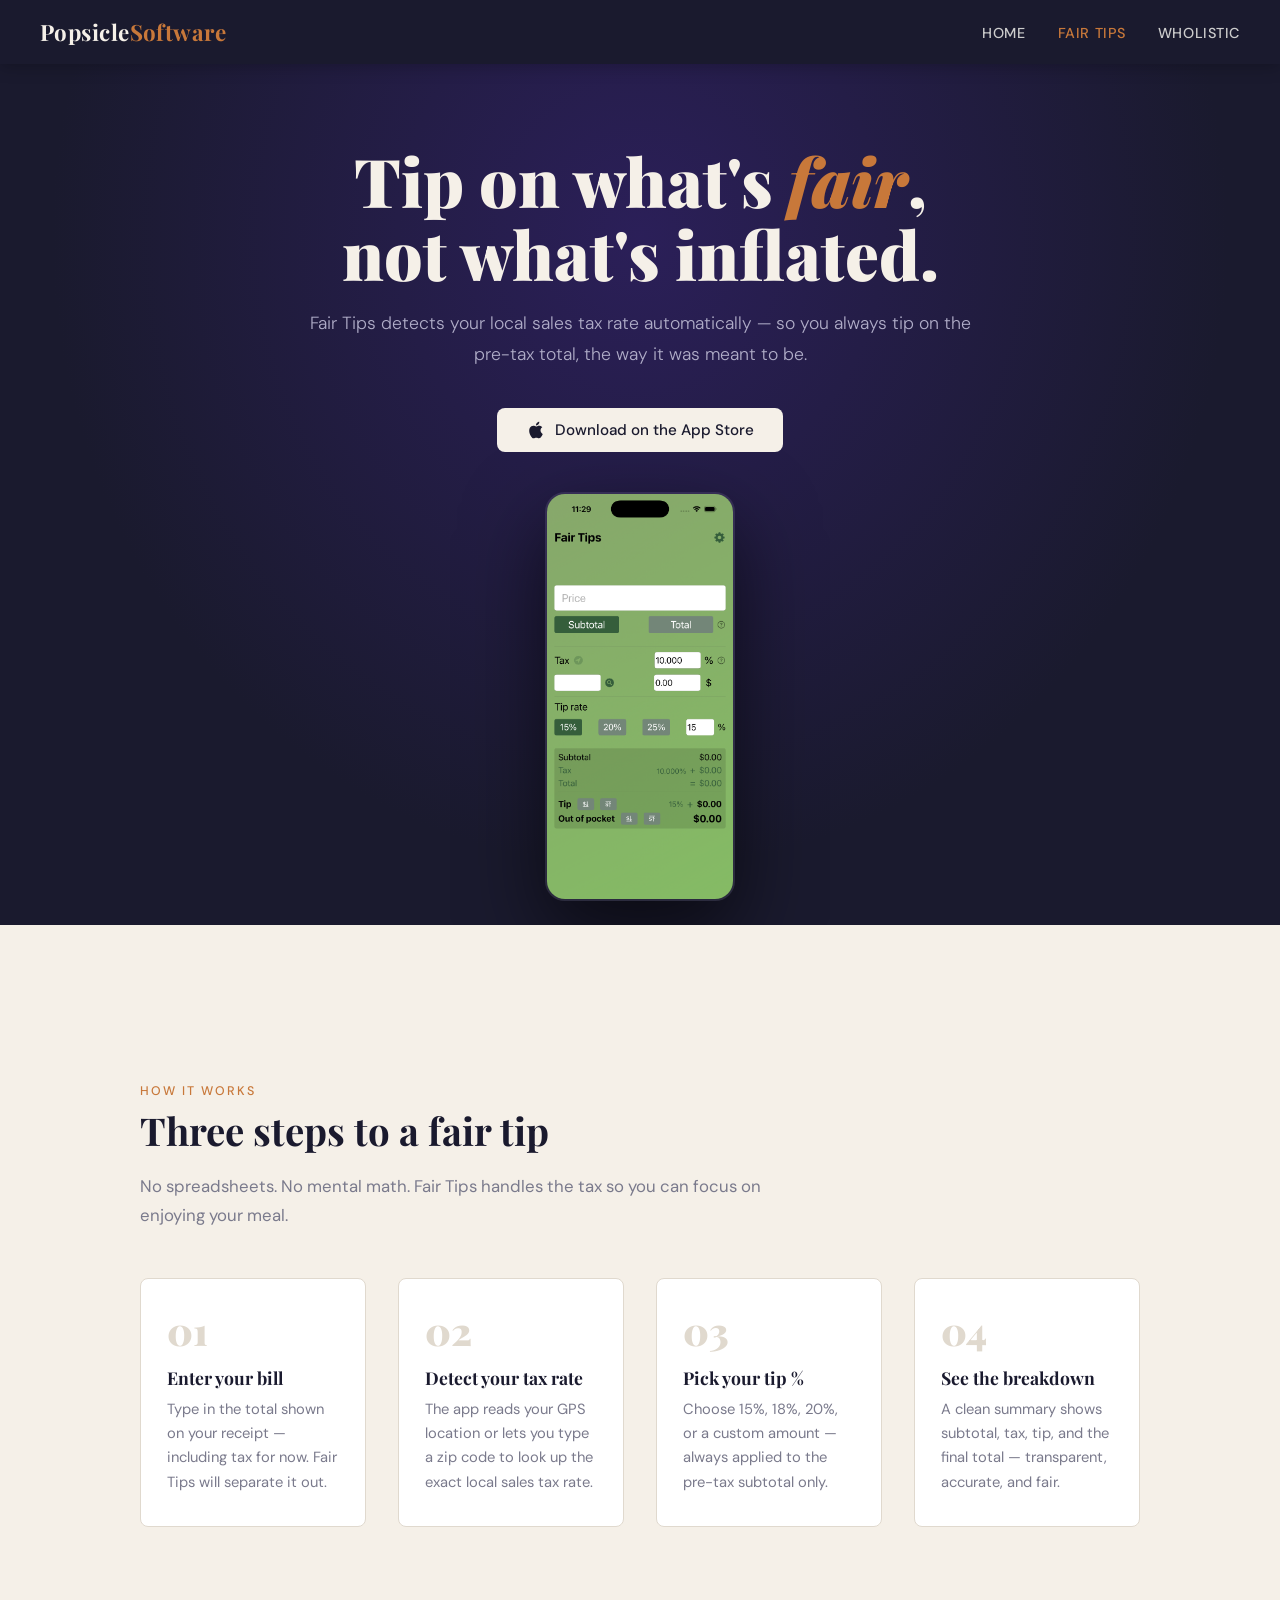
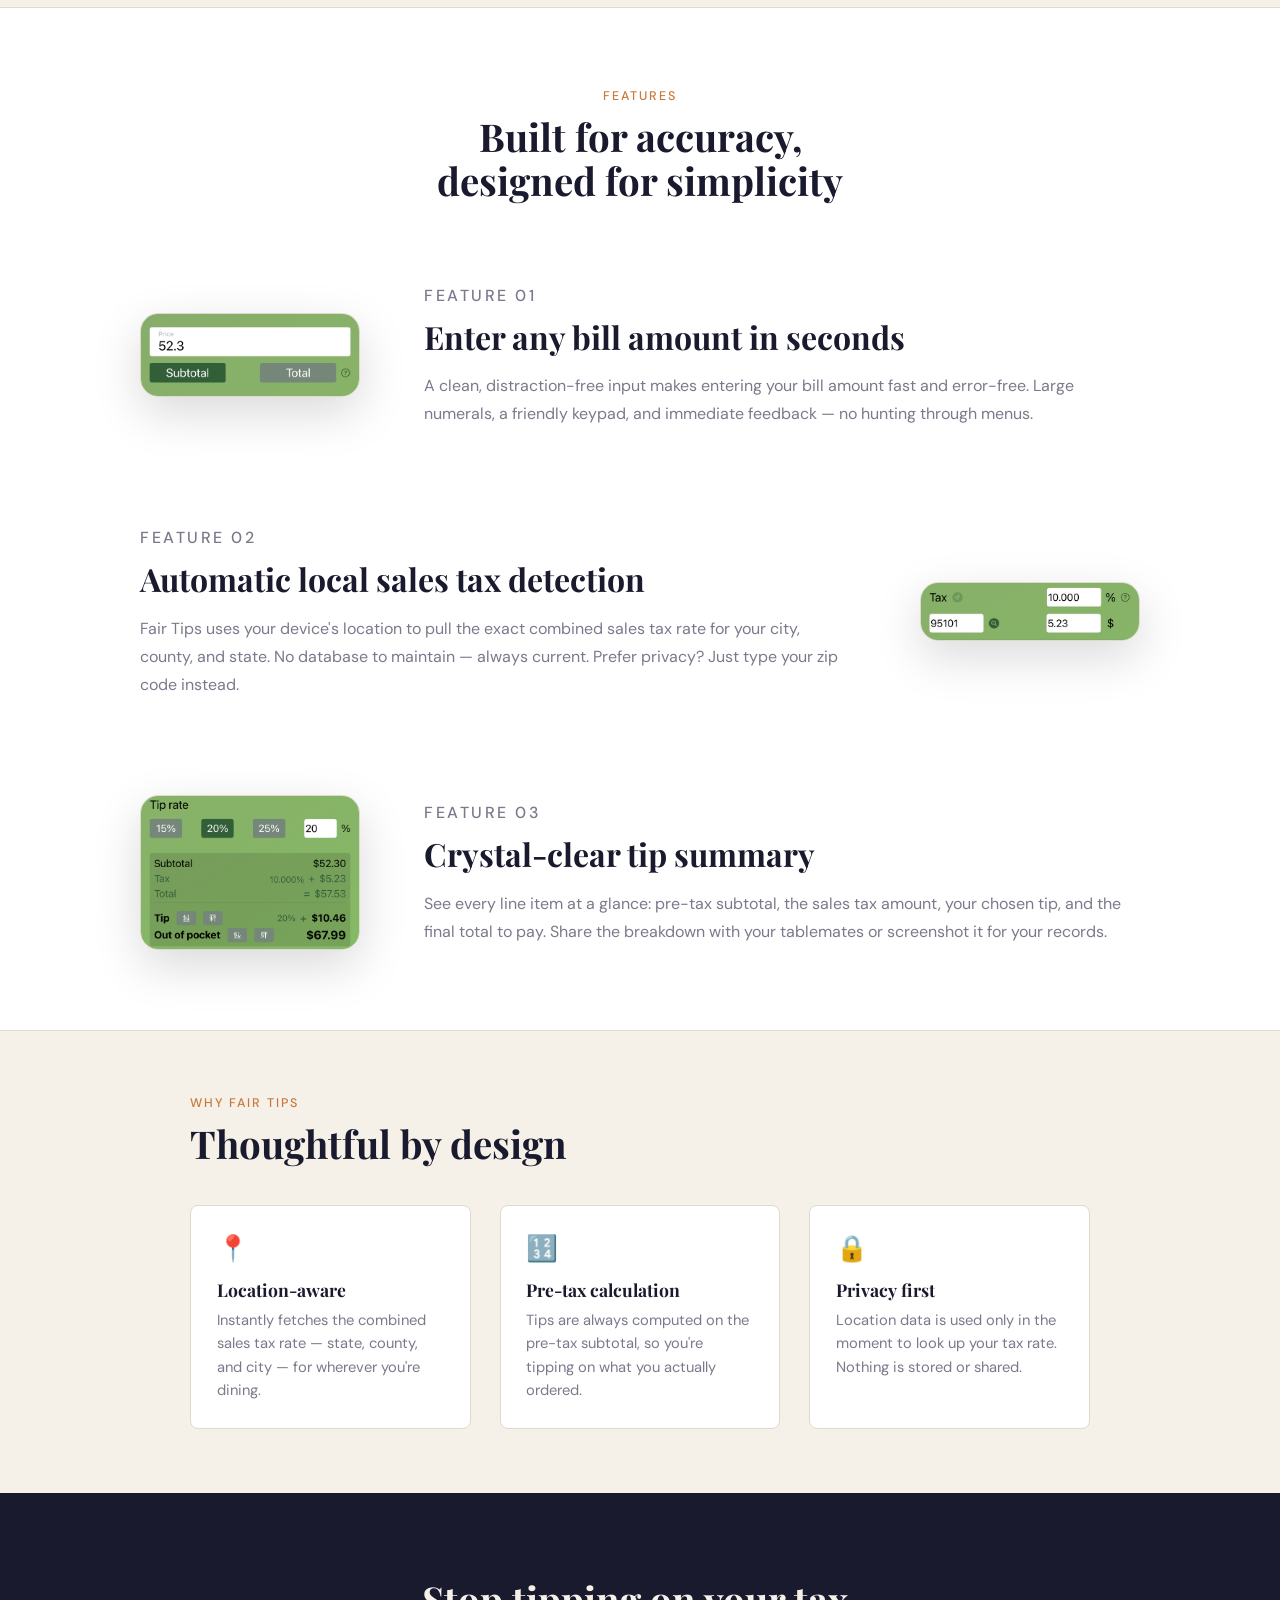
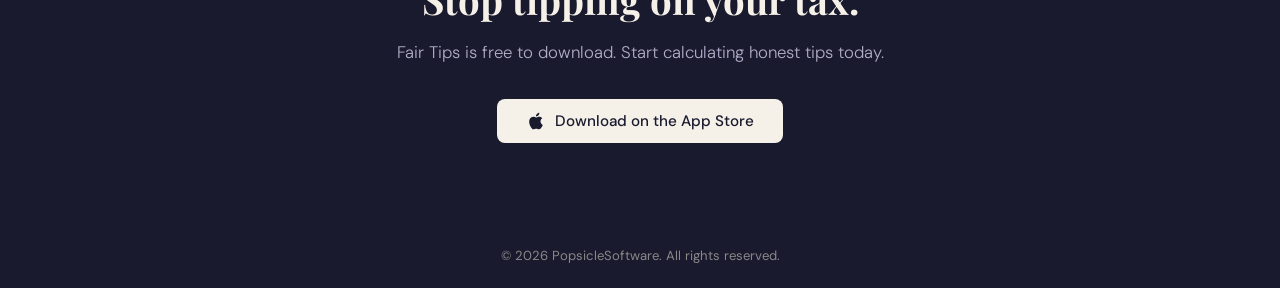
==== fair_tips.html @ cf9bafd3 "Add terms-of-use page" ====
<!DOCTYPE html>
<html lang="en">
<head>
  <meta charset="UTF-8" />
  <meta name="viewport" content="width=device-width, initial-scale=1.0" />
  <title>Fair Tips — PopsicleSoftware</title>
  <meta name="description" content="Fair Tips: automatically detect your sales tax rate by location and calculate tips on the pre-tax bill. Available on the App Store." />
  <link rel="stylesheet" href="css/style.css" />
  <style>
    /* ── FAIR TIPS PAGE-SPECIFIC STYLES ── */

    /* Hero enhancement */
    .ft-hero {
      background: var(--ink);
      padding: 5rem 2rem 0;
      text-align: center;
      position: relative;
      overflow: hidden;
    }

    .ft-hero::before {
      content: '';
      position: absolute;
      inset: 0;
      background: radial-gradient(ellipse at 50% 20%, #2e2060 0%, var(--ink) 65%);
      opacity: .85;
    }

    .ft-hero-inner {
      position: relative;
      z-index: 1;
      max-width: 700px;
      margin: 0 auto;
    }

    .ft-hero-eyebrow {
      font-size: .78rem;
      font-weight: 500;
      letter-spacing: .18em;
      text-transform: uppercase;
      color: var(--accent);
      margin-bottom: 1rem;
    }

    .ft-hero h1 {
      font-family: 'Playfair Display', serif;
      font-size: clamp(2.6rem, 6vw, 4.2rem);
      font-weight: 900;
      color: var(--cream);
      line-height: 1.08;
      margin-bottom: 1.2rem;
    }

    .ft-hero h1 em {
      font-style: italic;
      color: var(--accent);
    }

    .ft-hero-sub {
      color: #b0adc8;
      font-size: 1.1rem;
      line-height: 1.75;
      margin-bottom: 2.4rem;
      font-weight: 300;
    }

    .ft-hero-ctas {
      display: flex;
      gap: 1rem;
      justify-content: center;
      flex-wrap: wrap;
      margin-bottom: 4rem;
    }

    /* App Store badge style */
    .btn-appstore {
      display: inline-flex;
      align-items: center;
      gap: .6rem;
      padding: .75rem 1.8rem;
      background: var(--cream);
      color: var(--ink);
      font-family: 'DM Sans', sans-serif;
      font-weight: 500;
      font-size: .95rem;
      text-decoration: none;
      border-radius: 8px;
      transition: background .2s, transform .15s;
    }

    .btn-appstore:hover { background: #e8e1d4; transform: translateY(-2px); }

    .btn-appstore svg {
      width: 20px;
      height: 20px;
      flex-shrink: 0;
    }

    /* Hero screenshots row */
    .ft-hero-screens {
      position: relative;
      display: flex;
      justify-content: center;
      align-items: flex-end;
      gap: 1.2rem;
      padding: 0 1rem;
    }

    .ft-phone {
      width: 160px;
      flex-shrink: 0;
      border-radius: 20px;
      overflow: hidden;
      box-shadow: 0 24px 60px rgba(0,0,0,.5);
      border: 2px solid rgba(255,255,255,.08);
      transition: transform .3s;
    }

    .ft-phone:hover { transform: translateY(-8px); }

    .ft-phone.center {
      width: 190px;
      transform: translateY(-24px);
      box-shadow: 0 32px 80px rgba(0,0,0,.6);
    }

    .ft-phone.center:hover { transform: translateY(-32px); }

    .ft-phone img {
      width: 100%;
      display: block;
    }

    /* Gradient fade at bottom of hero */
    .ft-hero-fade {
      height: 80px;
      background: linear-gradient(to bottom, transparent, var(--cream));
      margin-top: -2px;
    }

    /* ── HOW IT WORKS ── */
    .ft-how {
      padding: 5rem 2rem;
      background: var(--cream);
    }

    .ft-how-inner {
      max-width: 1000px;
      margin: 0 auto;
    }

    .ft-steps {
      display: grid;
      grid-template-columns: repeat(auto-fit, minmax(200px, 1fr));
      gap: 2rem;
      margin-top: 3rem;
      counter-reset: steps;
    }

    .ft-step {
      position: relative;
      padding: 2rem 1.6rem;
      background: var(--card-bg);
      border: 1px solid var(--border);
      border-radius: 8px;
      counter-increment: steps;
    }

    .ft-step::before {
      content: counter(steps, decimal-leading-zero);
      display: block;
      font-family: 'Playfair Display', serif;
      font-size: 2.4rem;
      font-weight: 900;
      color: var(--border);
      line-height: 1;
      margin-bottom: 1rem;
    }

    .ft-step h4 {
      font-family: 'Playfair Display', serif;
      font-size: 1.1rem;
      color: var(--ink);
      margin-bottom: .5rem;
    }

    .ft-step p {
      font-size: .92rem;
      color: var(--muted);
      line-height: 1.65;
    }

    /* ── FEATURE SHOWCASE (alternating) ── */
    .ft-showcase {
      padding: 5rem 2rem;
    }

    .ft-showcase-inner { max-width: 1000px; margin: 0 auto; }

    .ft-showcase-row {
      display: flex;
      align-items: center;
      gap: 4rem;
      margin-bottom: 6rem;
    }

    .ft-showcase-row:last-child { margin-bottom: 0; }

    .ft-showcase-row.reverse { flex-direction: row-reverse; }

    .ft-showcase-text { flex: 1; min-width: 240px; }

    .ft-showcase-text .section-label { margin-bottom: .5rem; }

    .ft-showcase-text h3 {
      font-family: 'Playfair Display', serif;
      font-size: clamp(1.5rem, 2.5vw, 2rem);
      font-weight: 700;
      color: var(--ink);
      margin-bottom: 1rem;
      line-height: 1.2;
    }

    .ft-showcase-text p {
      color: var(--muted);
      font-size: 1rem;
      line-height: 1.75;
    }

    .ft-showcase-img {
      flex-shrink: 0;
      width: 220px;
    }

    .ft-showcase-img img {
      width: 100%;
      border-radius: 18px;
      box-shadow: 0 16px 48px rgba(0,0,0,.15);
      border: 1px solid var(--border);
      display: block;
    }

    /* ── DARK STRIP CTA ── */
    .ft-cta-strip {
      background: var(--ink);
      padding: 5rem 2rem;
      text-align: center;
    }

    .ft-cta-strip h2 {
      font-family: 'Playfair Display', serif;
      font-size: clamp(1.8rem, 3vw, 2.8rem);
      color: var(--cream);
      margin-bottom: 1rem;
    }

    .ft-cta-strip p {
      color: #b0adc8;
      font-size: 1.05rem;
      margin-bottom: 2.2rem;
      font-weight: 300;
    }

    /* ── RESPONSIVE ── */
    @media (max-width: 768px) {
      .ft-showcase-row,
      .ft-showcase-row.reverse {
        flex-direction: column;
        gap: 2rem;
        margin-bottom: 4rem;
      }

      .ft-showcase-img { width: 180px; margin: 0 auto; }

      .ft-phone { width: 120px; }
      .ft-phone.center { width: 145px; }

      .ft-hero-ctas { flex-direction: column; align-items: center; }
    }

    @media (max-width: 480px) {
      .ft-phone { display: none; }
      .ft-phone.center { display: block; width: 200px; transform: none; }
    }
  </style>
</head>
<body>

  <nav>
    <a class="nav-logo" href="index.html">Popsicle<span>Software</span></a>
    <ul class="nav-links">
      <li><a href="index.html">Home</a></li>
      <li><a href="fair_tips.html" class="active">Fair Tips</a></li>
      <li><a href="wholistic.html">Wholistic</a></li>
    </ul>
  </nav>

  <main>

    <!-- ── HERO ── -->
    <section class="ft-hero">
      <div class="ft-hero-inner">
        <h1 class="fade-up">Tip on what's <em>fair</em>,<br/>not what's inflated.</h1>
        <p class="ft-hero-sub fade-up fade-up-d2">
          Fair Tips detects your local sales tax rate automatically — so you
          always tip on the pre-tax total, the way it was meant to be.
        </p>
        <div class="ft-hero-ctas fade-up fade-up-d3">
          <a class="btn-appstore" href="https://apps.apple.com/us/app/fair-tips/id6502357717">
            <svg viewBox="0 0 24 24" fill="currentColor" aria-hidden="true">
              <path d="M18.71 19.5c-.83 1.24-1.71 2.45-3.05 2.47-1.34.03-1.77-.79-3.29-.79-1.53 0-2 .77-3.27.82-1.31.05-2.3-1.32-3.14-2.53C4.25 17 2.94 12.45 4.7 9.39c.87-1.52 2.43-2.48 4.12-2.51 1.28-.02 2.5.87 3.29.87.78 0 2.26-1.07 3.8-.91.65.03 2.47.26 3.64 1.98-.09.06-2.17 1.28-2.15 3.81.03 3.02 2.65 4.03 2.68 4.04-.03.07-.42 1.44-1.38 2.83M13 3.5c.73-.83 1.94-1.46 2.94-1.5.13 1.17-.34 2.35-1.04 3.19-.69.85-1.83 1.51-2.95 1.42-.15-1.15.41-2.35 1.05-3.11z"/>
            </svg>
            Download on the App Store
          </a>
        </div>
      </div>

      <!-- Screenshots row -->
      <div class="ft-hero-screens fade-up fade-up-d3">
        <div class="ft-phone center">
          <img src="assets/fair_tips/screenshot-full.png" alt="Fair Tips full app view" />
        </div>
      </div>
    </section>

    <!-- Gradient fade from hero into content -->
    <div class="ft-hero-fade"></div>

    <!-- ── HOW IT WORKS ── -->
    <section class="ft-how">
      <div class="ft-how-inner">
        <p class="section-label">How It Works</p>
        <h2 class="section-title">Three steps to a fair tip</h2>
        <p class="section-body">
          No spreadsheets. No mental math. Fair Tips handles the tax so you can
          focus on enjoying your meal.
        </p>

        <div class="ft-steps">
          <div class="ft-step">
            <h4>Enter your bill</h4>
            <p>Type in the total shown on your receipt — including tax for now. Fair Tips will separate it out.</p>
          </div>
          <div class="ft-step">
            <h4>Detect your tax rate</h4>
            <p>The app reads your GPS location or lets you type a zip code to look up the exact local sales tax rate.</p>
          </div>
          <div class="ft-step">
            <h4>Pick your tip %</h4>
            <p>Choose 15%, 18%, 20%, or a custom amount — always applied to the pre-tax subtotal only.</p>
          </div>
          <div class="ft-step">
            <h4>See the breakdown</h4>
            <p>A clean summary shows subtotal, tax, tip, and the final total — transparent, accurate, and fair.</p>
          </div>
        </div>
      </div>
    </section>

    <!-- ── FEATURE SHOWCASE ── -->
    <section class="ft-showcase" style="background: var(--card-bg); border-top: 1px solid var(--border); border-bottom: 1px solid var(--border);">
      <div class="ft-showcase-inner">

        <div style="text-align:center; max-width:600px; margin: 0 auto 5rem;">
          <p class="section-label">Features</p>
          <h2 class="section-title">Built for accuracy,<br/>designed for simplicity</h2>
        </div>

        <!-- Feature 1 -->
        <div class="ft-showcase-row">
          <div class="ft-showcase-img">
            <img src="assets/fair_tips/screenshot-price-input.png" alt="Entering the bill amount" />
          </div>
          <div class="ft-showcase-text">
            <p class="section-label">Feature 01</p>
            <h3>Enter any bill amount in seconds</h3>
            <p>
              A clean, distraction-free input makes entering your bill amount fast and
              error-free. Large numerals, a friendly keypad, and immediate feedback —
              no hunting through menus.
            </p>
          </div>
        </div>

        <!-- Feature 2 -->
        <div class="ft-showcase-row reverse">
          <div class="ft-showcase-img">
            <img src="assets/fair_tips/screenshot-tax.png" alt="Automatic tax rate detection" />
          </div>
          <div class="ft-showcase-text">
            <p class="section-label">Feature 02</p>
            <h3>Automatic local sales tax detection</h3>
            <p>
              Fair Tips uses your device's location to pull the exact combined sales tax
              rate for your city, county, and state. No database to maintain — always
              current. Prefer privacy? Just type your zip code instead.
            </p>
          </div>
        </div>

        <!-- Feature 3 -->
        <div class="ft-showcase-row">
          <div class="ft-showcase-img">
            <img src="assets/fair_tips/screenshot-summary.png" alt="Clean tip summary" />
          </div>
          <div class="ft-showcase-text">
            <p class="section-label">Feature 03</p>
            <h3>Crystal-clear tip summary</h3>
            <p>
              See every line item at a glance: pre-tax subtotal, the sales tax amount,
              your chosen tip, and the final total to pay. Share the breakdown with
              your tablemates or screenshot it for your records.
            </p>
          </div>
        </div>

      </div>
    </section>

    <!-- ── FEATURES GRID ── -->
    <section class="product-content">
      <div class="product-content-inner">

        <p class="section-label">Why Fair Tips</p>
        <h2 class="section-title">Thoughtful by design</h2>

        <div class="features-grid">
          <div class="feature-item">
            <div class="icon">📍</div>
            <h4>Location-aware</h4>
            <p>Instantly fetches the combined sales tax rate — state, county, and city — for wherever you're dining.</p>
          </div>
          <div class="feature-item">
            <div class="icon">🔢</div>
            <h4>Pre-tax calculation</h4>
            <p>Tips are always computed on the pre-tax subtotal, so you're tipping on what you actually ordered.</p>
          </div>
          <div class="feature-item">
            <div class="icon">🔒</div>
            <h4>Privacy first</h4>
            <p>Location data is used only in the moment to look up your tax rate. Nothing is stored or shared.</p>
          </div>
        </div>

      </div>
    </section>

    <!-- ── FINAL CTA STRIP ── -->
    <section class="ft-cta-strip">
      <h2 class="fade-up">Stop tipping on your tax.</h2>
      <p class="fade-up fade-up-d1">Fair Tips is free to download. Start calculating honest tips today.</p>
      <a class="btn-appstore fade-up fade-up-d2" href="https://apps.apple.com/us/app/fair-tips/id6502357717">
        <svg viewBox="0 0 24 24" fill="currentColor" aria-hidden="true" style="width:20px;height:20px;">
          <path d="M18.71 19.5c-.83 1.24-1.71 2.45-3.05 2.47-1.34.03-1.77-.79-3.29-.79-1.53 0-2 .77-3.27.82-1.31.05-2.3-1.32-3.14-2.53C4.25 17 2.94 12.45 4.7 9.39c.87-1.52 2.43-2.48 4.12-2.51 1.28-.02 2.5.87 3.29.87.78 0 2.26-1.07 3.8-.91.65.03 2.47.26 3.64 1.98-.09.06-2.17 1.28-2.15 3.81.03 3.02 2.65 4.03 2.68 4.04-.03.07-.42 1.44-1.38 2.83M13 3.5c.73-.83 1.94-1.46 2.94-1.5.13 1.17-.34 2.35-1.04 3.19-.69.85-1.83 1.51-2.95 1.42-.15-1.15.41-2.35 1.05-3.11z"/>
        </svg>
        Download on the App Store
      </a>
    </section>

  </main>

  <footer>
    <p>
      &copy; <span id="yr"></span> PopsicleSoftware. All rights reserved.
    </p>
  </footer>

  <script src="js/nav.js"></script>
  <script>document.getElementById('yr').textContent = new Date().getFullYear();</script>
</body>
</html>
---- css/style.css ----
@import url('https://fonts.googleapis.com/css2?family=Playfair+Display:wght@400;700;900&family=DM+Sans:wght@300;400;500&display=swap');

:root {
  --ink: #1a1a2e;
  --cream: #f5f0e8;
  --accent: #c8783a;
  --muted: #7a7a8c;
  --card-bg: #ffffff;
  --border: #e0d9ce;
}

*, *::before, *::after { box-sizing: border-box; margin: 0; padding: 0; }

html { scroll-behavior: smooth; }

body {
  font-family: 'DM Sans', sans-serif;
  background: var(--cream);
  color: var(--ink);
  min-height: 100vh;
  display: flex;
  flex-direction: column;
}

/* ── NAV ── */
nav {
  position: sticky;
  top: 0;
  z-index: 100;
  background: var(--ink);
  display: flex;
  align-items: center;
  justify-content: space-between;
  padding: 0 2.5rem;
  height: 64px;
  box-shadow: 0 2px 16px rgba(0,0,0,.25);
}

.nav-logo {
  font-family: 'Playfair Display', serif;
  font-size: 1.4rem;
  font-weight: 700;
  color: var(--cream);
  text-decoration: none;
  letter-spacing: .02em;
}

.nav-logo span { color: var(--accent); }

.nav-links { display: flex; gap: 2rem; list-style: none; }

.nav-links a {
  color: #ccc;
  text-decoration: none;
  font-size: .9rem;
  font-weight: 500;
  letter-spacing: .04em;
  text-transform: uppercase;
  transition: color .2s;
}

.nav-links a:hover, .nav-links a.active { color: var(--accent); }

/* ── MAIN ── */
main { flex: 1; }

/* ── FOOTER ── */
footer {
  background: var(--ink);
  color: #888;
  text-align: center;
  padding: 1.5rem;
  font-size: .82rem;
}

footer a { color: var(--accent); text-decoration: none; }
footer a:hover { text-decoration: underline; }

/* ── HERO ── */
.hero {
  position: relative;
  min-height: 480px;
  display: flex;
  align-items: center;
  justify-content: center;
  text-align: center;
  overflow: hidden;
  padding: 5rem 2rem;
  background: var(--ink);
}

.hero-bg {
  position: absolute; inset: 0;
  background: radial-gradient(ellipse at 60% 40%, #2e2060 0%, var(--ink) 70%);
  opacity: .9;
}

.hero-content {
  position: relative;
  z-index: 1;
  max-width: 700px;
}

.hero-eyebrow {
  font-size: .8rem;
  font-weight: 500;
  letter-spacing: .18em;
  text-transform: uppercase;
  color: var(--accent);
  margin-bottom: 1.2rem;
}

.hero h1 {
  font-family: 'Playfair Display', serif;
  font-size: clamp(2.4rem, 5vw, 4rem);
  font-weight: 900;
  color: var(--cream);
  line-height: 1.1;
  margin-bottom: 1.4rem;
}

.hero p {
  color: #b0adc8;
  font-size: 1.1rem;
  line-height: 1.7;
  margin-bottom: 2.2rem;
  font-weight: 300;
}

.btn {
  display: inline-block;
  padding: .8rem 2rem;
  background: var(--accent);
  color: #fff;
  font-family: 'DM Sans', sans-serif;
  font-weight: 500;
  font-size: .95rem;
  text-decoration: none;
  border-radius: 4px;
  transition: background .2s, transform .15s;
}

.btn:hover { background: #b0622a; transform: translateY(-2px); }

.btn-outline {
  background: transparent;
  border: 2px solid var(--accent);
  color: var(--accent);
  margin-left: 1rem;
}

.btn-outline:hover { background: var(--accent); color: #fff; }

/* ── SECTION ── */
.section { padding: 5rem 2rem; }
.section-inner { max-width: 1100px; margin: 0 auto; }

.section-label {
  font-size: .78rem;
  font-weight: 500;
  letter-spacing: .16em;
  text-transform: uppercase;
  color: var(--accent);
  margin-bottom: .6rem;
}

.section-title {
  font-family: 'Playfair Display', serif;
  font-size: clamp(1.8rem, 3vw, 2.6rem);
  font-weight: 700;
  line-height: 1.15;
  margin-bottom: 1.2rem;
}

.section-body {
  color: var(--muted);
  font-size: 1.05rem;
  line-height: 1.75;
  max-width: 640px;
}

/* ── PRODUCT GRID ── */
.product-grid {
  display: grid;
  grid-template-columns: repeat(auto-fit, minmax(260px, 1fr));
  gap: 2rem;
  margin-top: 3rem;
}

.product-card {
  background: var(--card-bg);
  border: 1px solid var(--border);
  border-radius: 8px;
  padding: 2rem;
  text-decoration: none;
  color: inherit;
  transition: box-shadow .2s, transform .2s;
  display: flex;
  flex-direction: column;
  gap: .8rem;
}

.product-card:hover {
  box-shadow: 0 8px 32px rgba(0,0,0,.1);
  transform: translateY(-4px);
}

.product-card-icon {
  font-size: 2.2rem;
  line-height: 1;
}

.product-card h3 {
  font-family: 'Playfair Display', serif;
  font-size: 1.3rem;
  font-weight: 700;
}

.product-card p {
  color: var(--muted);
  font-size: .95rem;
  line-height: 1.6;
  flex: 1;
}

.product-card .card-link {
  color: var(--accent);
  font-size: .9rem;
  font-weight: 500;
  margin-top: .5rem;
}

/* ── PRODUCT PAGE ── */
.product-header {
  background: var(--ink);
  padding: 4rem 2rem;
  text-align: left;
}

.product-header-inner {
  max-width: 900px;
  margin: 0 auto;
}

.product-header .eyebrow {
  font-size: .78rem;
  font-weight: 500;
  letter-spacing: .16em;
  text-transform: uppercase;
  color: var(--accent);
  margin-bottom: .6rem;
}

.product-header h1 {
  font-family: 'Playfair Display', serif;
  font-size: clamp(2rem, 4vw, 3.2rem);
  font-weight: 900;
  color: var(--cream);
  margin-bottom: 1rem;
}

.product-header p {
  color: #b0adc8;
  font-size: 1.1rem;
  line-height: 1.7;
  max-width: 600px;
  font-weight: 300;
}

.product-content { padding: 4rem 2rem; }
.product-content-inner { max-width: 900px; margin: 0 auto; }

.features-grid {
  display: grid;
  grid-template-columns: repeat(auto-fit, minmax(240px, 1fr));
  gap: 1.8rem;
  margin-top: 2.5rem;
}

.feature-item {
  background: var(--card-bg);
  border: 1px solid var(--border);
  border-radius: 8px;
  padding: 1.6rem;
}

.feature-item .icon { font-size: 1.6rem; margin-bottom: .8rem; }
.feature-item h4 {
  font-family: 'Playfair Display', serif;
  font-size: 1.1rem;
  margin-bottom: .5rem;
}
.feature-item p { color: var(--muted); font-size: .92rem; line-height: 1.6; }

.divider { border: none; border-top: 1px solid var(--border); margin: 3rem 0; }

/* ── PRIVACY ── */
.privacy-content { padding: 4rem 2rem; }
.privacy-inner { max-width: 760px; margin: 0 auto; }

.privacy-inner h2 {
  font-family: 'Playfair Display', serif;
  font-size: 1.5rem;
  margin: 2.5rem 0 .8rem;
}

.privacy-inner p, .privacy-inner li {
  color: var(--muted);
  font-size: 1rem;
  line-height: 1.8;
  margin-bottom: .6rem;
}

.privacy-inner ul { padding-left: 1.5rem; }
.privacy-inner .last-updated {
  font-size: .85rem;
  color: #aaa;
  margin-bottom: 2rem;
}

/* ── ANIMATIONS ── */
@keyframes fadeUp {
  from { opacity: 0; transform: translateY(24px); }
  to   { opacity: 1; transform: translateY(0); }
}

.fade-up { animation: fadeUp .6s ease both; }
.fade-up-d1 { animation-delay: .15s; }
.fade-up-d2 { animation-delay: .3s; }
.fade-up-d3 { animation-delay: .45s; }

/* ── RESPONSIVE ── */
@media (max-width: 640px) {
  nav { padding: 0 1.2rem; }
  .nav-links { gap: 1.2rem; }
  .section { padding: 3rem 1.2rem; }
}
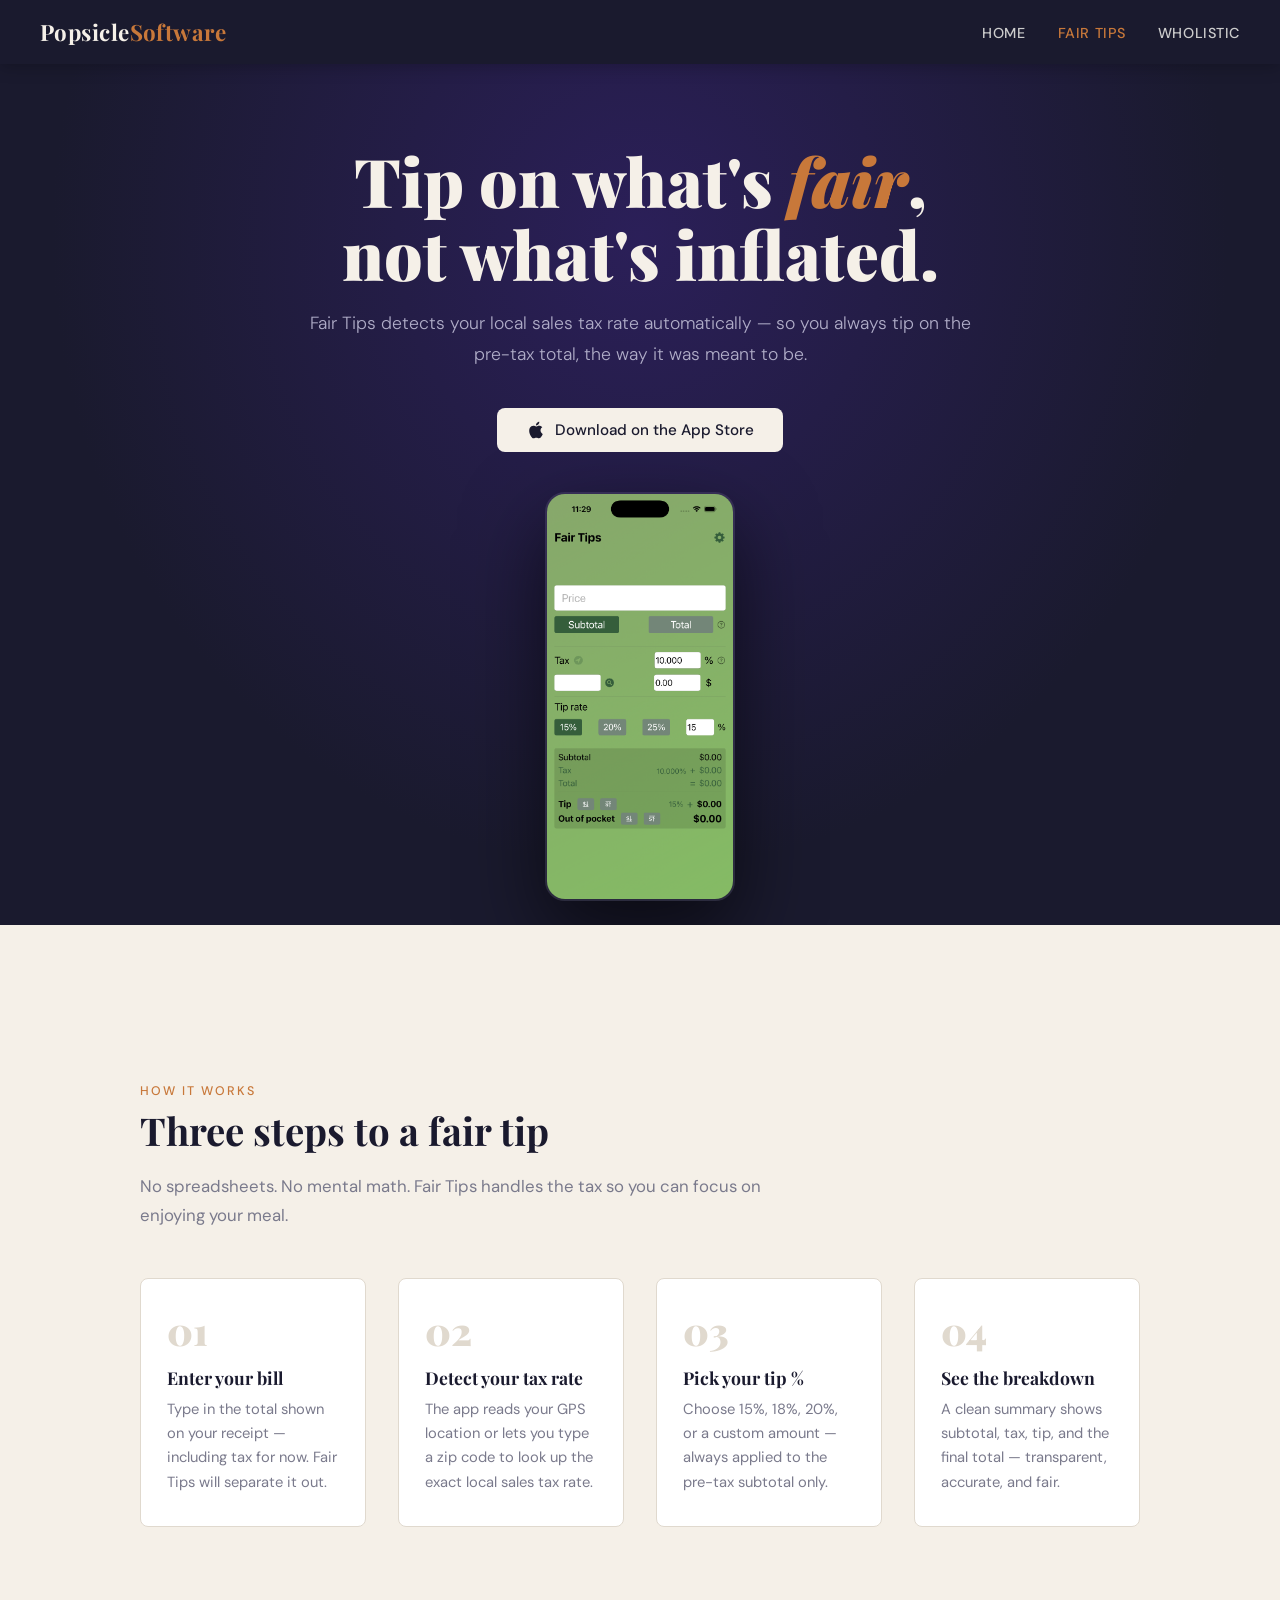
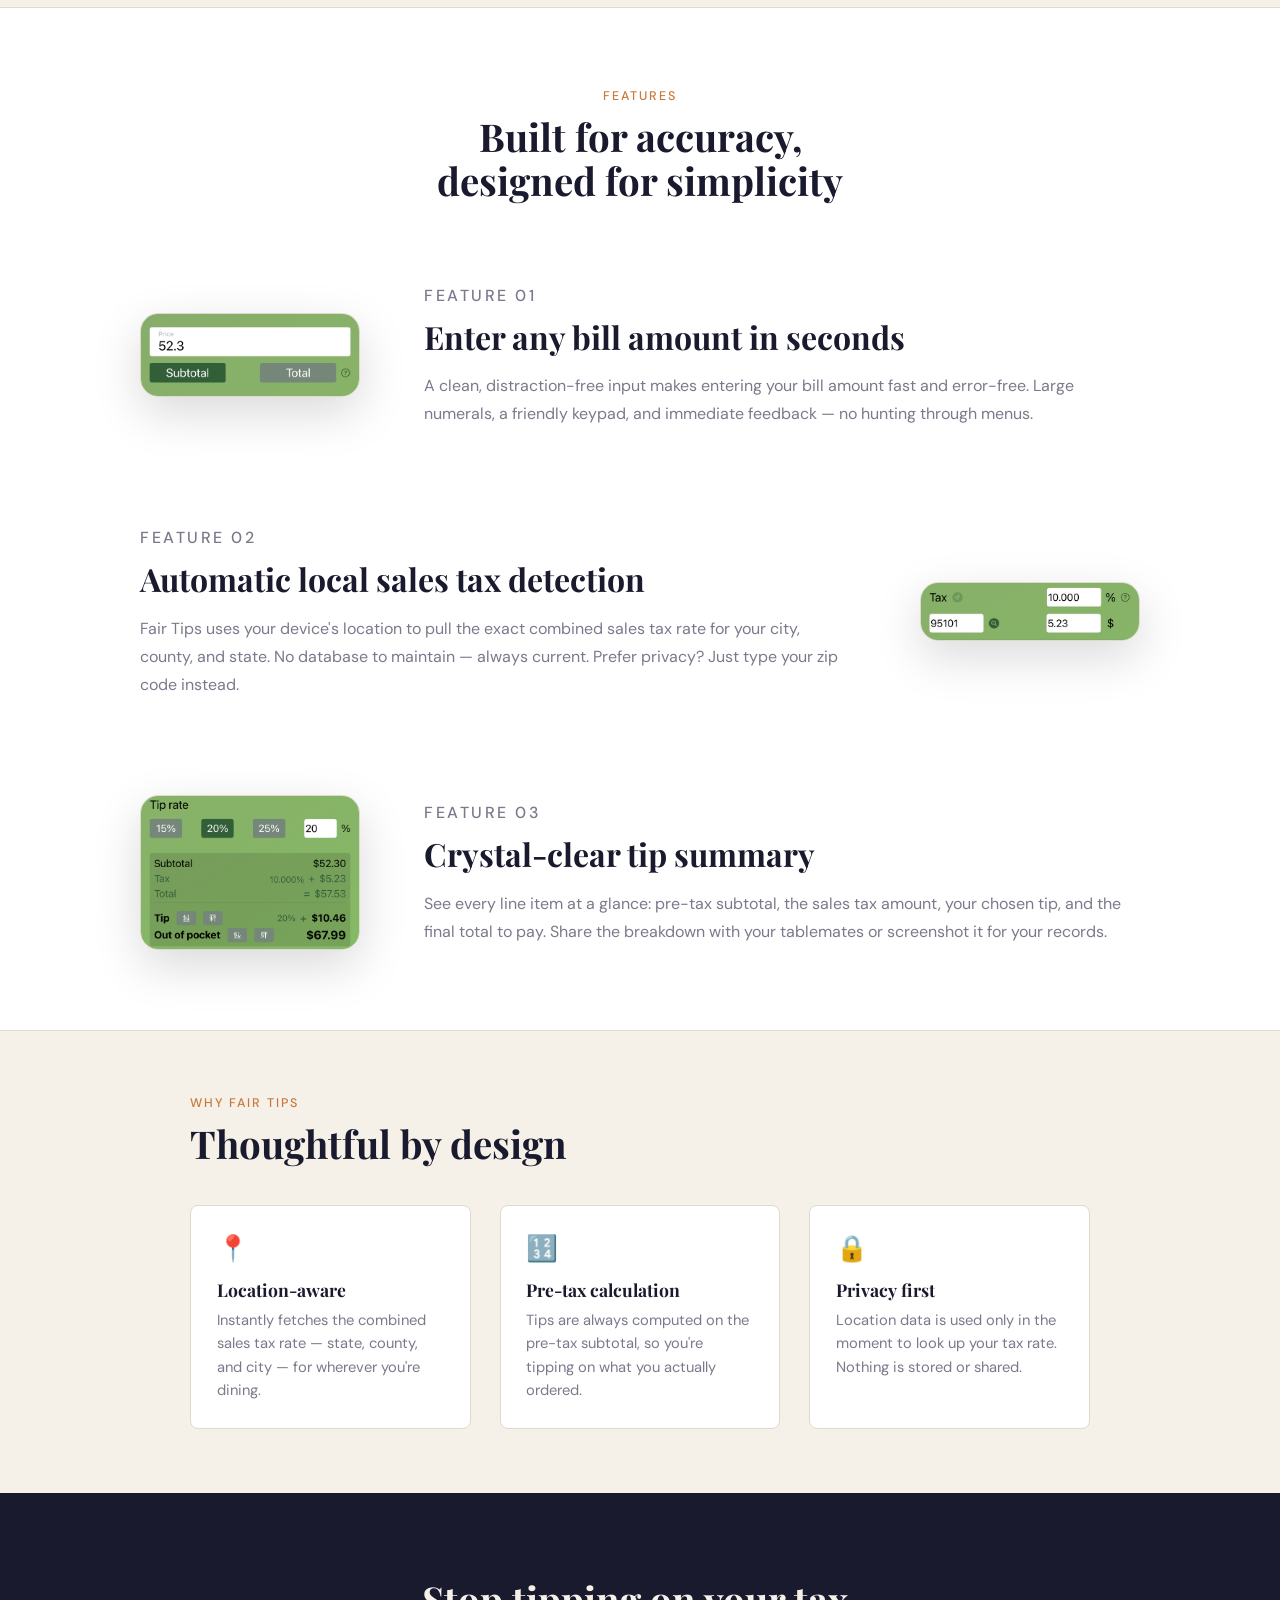
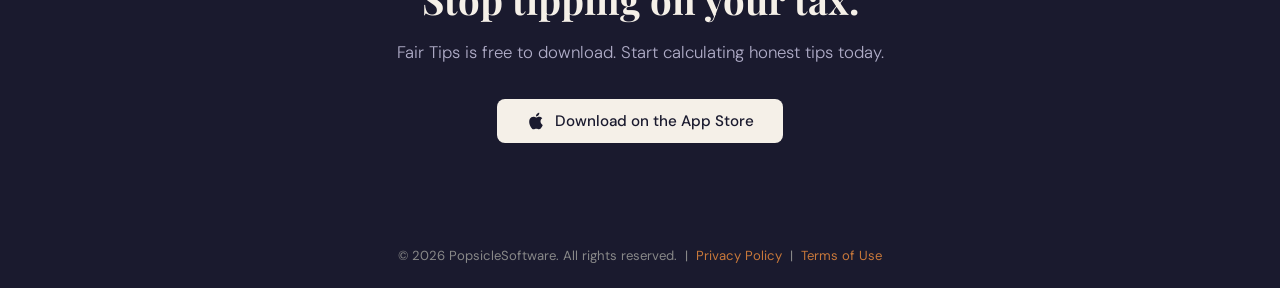
==== commit bfaa237f: "fix links references" ====
--- a/fair_tips.html
+++ b/fair_tips.html
@@ -461,7 +461,9 @@
 
   <footer>
     <p>
-      &copy; <span id="yr"></span> PopsicleSoftware. All rights reserved.
+      &copy; <span id="yr"></span> PopsicleSoftware. All rights reserved. &nbsp;|&nbsp;
+      <a href="privacy.html">Privacy Policy</a> &nbsp;|&nbsp;
+      <a href="terms-of-use.html">Terms of Use</a>
     </p>
   </footer>
 
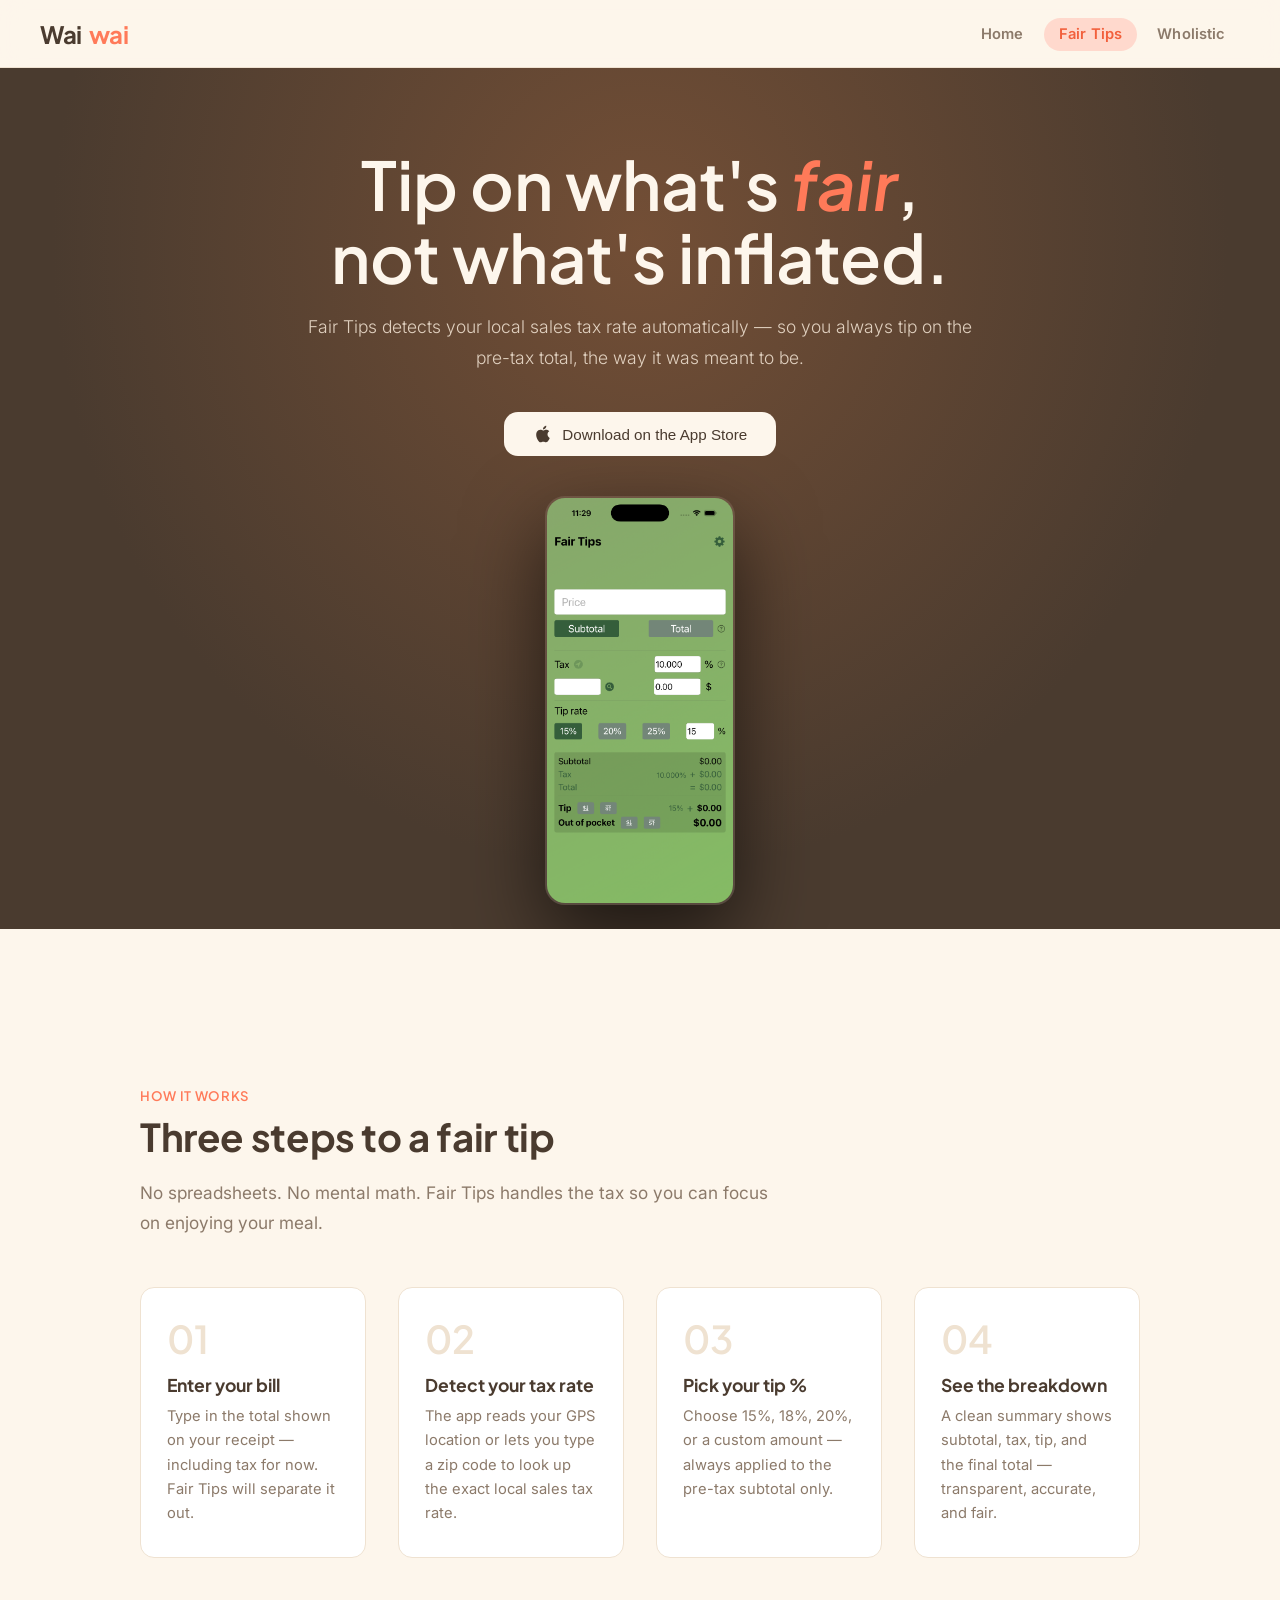
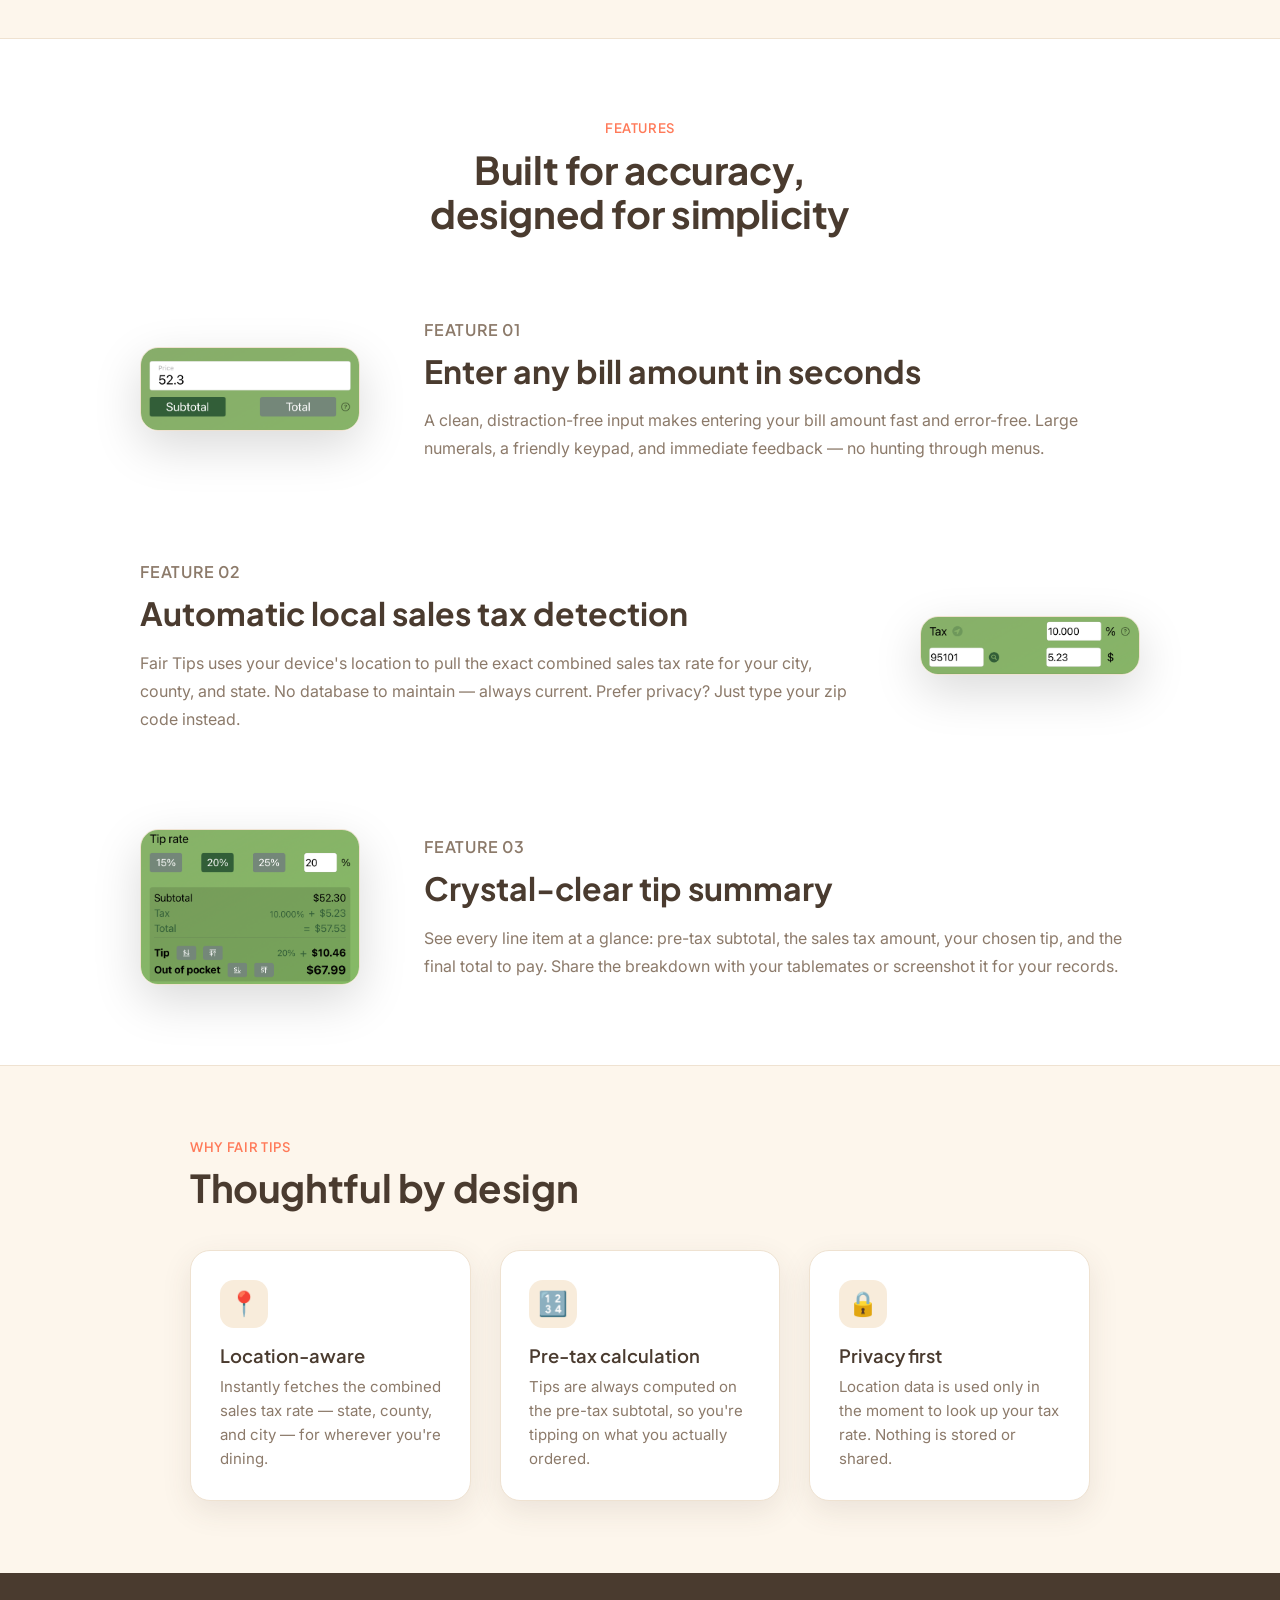
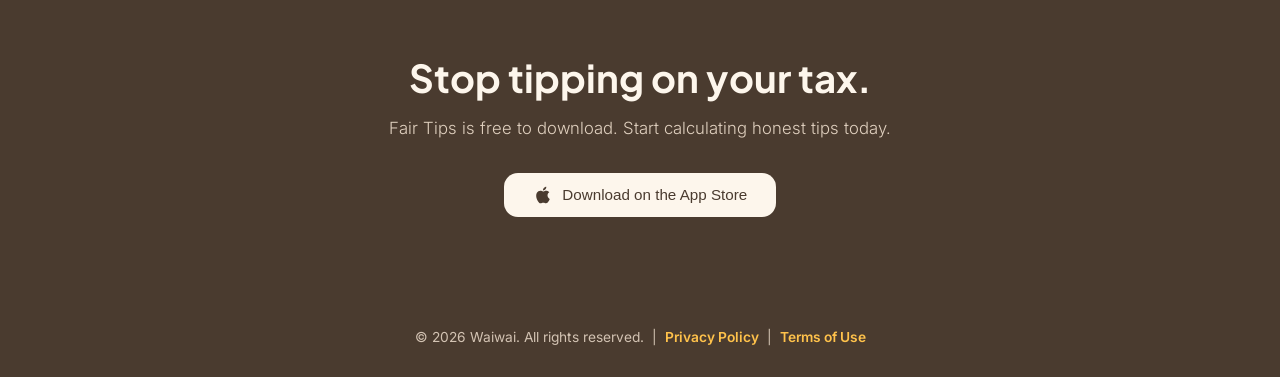
==== commit 42e5d3f2: "use different style of the website" ====
--- a/fair_tips.html
+++ b/fair_tips.html
@@ -3,8 +3,9 @@
 <head>
   <meta charset="UTF-8" />
   <meta name="viewport" content="width=device-width, initial-scale=1.0" />
-  <title>Fair Tips — PopsicleSoftware</title>
+  <title>Fair Tips — Waiwai</title>
   <meta name="description" content="Fair Tips: automatically detect your sales tax rate by location and calculate tips on the pre-tax bill. Available on the App Store." />
+  <link rel="icon" href="/assets/website/favicon.png" type="image/png" />
   <link rel="stylesheet" href="css/style.css" />
   <style>
     /* ── FAIR TIPS PAGE-SPECIFIC STYLES ── */
@@ -22,7 +23,7 @@
       content: '';
       position: absolute;
       inset: 0;
-      background: radial-gradient(ellipse at 50% 20%, #2e2060 0%, var(--ink) 65%);
+      background: radial-gradient(ellipse at 50% 20%, #7a5237 0%, var(--ink) 65%);
       opacity: .85;
     }
 
@@ -43,9 +44,9 @@
     }
 
     .ft-hero h1 {
-      font-family: 'Playfair Display', serif;
+      font-family: 'Plus Jakarta Sans', sans-serif;
       font-size: clamp(2.6rem, 6vw, 4.2rem);
-      font-weight: 900;
+      font-weight: 600;
       color: var(--cream);
       line-height: 1.08;
       margin-bottom: 1.2rem;
@@ -57,7 +58,7 @@
     }
 
     .ft-hero-sub {
-      color: #b0adc8;
+      color: #e0d0bf;
       font-size: 1.1rem;
       line-height: 1.75;
       margin-bottom: 2.4rem;
@@ -84,7 +85,7 @@
       font-weight: 500;
       font-size: .95rem;
       text-decoration: none;
-      border-radius: 8px;
+      border-radius: 14px;
       transition: background .2s, transform .15s;
     }
 
@@ -162,23 +163,23 @@
       padding: 2rem 1.6rem;
       background: var(--card-bg);
       border: 1px solid var(--border);
-      border-radius: 8px;
+      border-radius: 14px;
       counter-increment: steps;
     }
 
     .ft-step::before {
       content: counter(steps, decimal-leading-zero);
       display: block;
-      font-family: 'Playfair Display', serif;
+      font-family: 'Plus Jakarta Sans', sans-serif;
       font-size: 2.4rem;
-      font-weight: 900;
+      font-weight: 600;
       color: var(--border);
       line-height: 1;
       margin-bottom: 1rem;
     }
 
     .ft-step h4 {
-      font-family: 'Playfair Display', serif;
+      font-family: 'Plus Jakarta Sans', sans-serif;
       font-size: 1.1rem;
       color: var(--ink);
       margin-bottom: .5rem;
@@ -213,7 +214,7 @@
     .ft-showcase-text .section-label { margin-bottom: .5rem; }
 
     .ft-showcase-text h3 {
-      font-family: 'Playfair Display', serif;
+      font-family: 'Plus Jakarta Sans', sans-serif;
       font-size: clamp(1.5rem, 2.5vw, 2rem);
       font-weight: 700;
       color: var(--ink);
@@ -248,14 +249,14 @@
     }
 
     .ft-cta-strip h2 {
-      font-family: 'Playfair Display', serif;
+      font-family: 'Plus Jakarta Sans', sans-serif;
       font-size: clamp(1.8rem, 3vw, 2.8rem);
       color: var(--cream);
       margin-bottom: 1rem;
     }
 
     .ft-cta-strip p {
-      color: #b0adc8;
+      color: #e0d0bf;
       font-size: 1.05rem;
       margin-bottom: 2.2rem;
       font-weight: 300;
@@ -287,7 +288,7 @@
 <body>
 
   <nav>
-    <a class="nav-logo" href="index.html">Popsicle<span>Software</span></a>
+    <a class="nav-logo" href="index.html">Wai<span>wai</span></a>
     <ul class="nav-links">
       <li><a href="index.html">Home</a></li>
       <li><a href="fair_tips.html" class="active">Fair Tips</a></li>
@@ -461,7 +462,7 @@
 
   <footer>
     <p>
-      &copy; <span id="yr"></span> PopsicleSoftware. All rights reserved. &nbsp;|&nbsp;
+      &copy; <span id="yr"></span> Waiwai. All rights reserved. &nbsp;|&nbsp;
       <a href="privacy.html">Privacy Policy</a> &nbsp;|&nbsp;
       <a href="terms-of-use.html">Terms of Use</a>
     </p>
--- a/css/style.css
+++ b/css/style.css
@@ -1,12 +1,25 @@
-@import url('https://fonts.googleapis.com/css2?family=Playfair+Display:wght@400;700;900&family=DM+Sans:wght@300;400;500&display=swap');
+@import url('https://fonts.googleapis.com/css2?family=Plus+Jakarta+Sans:wght@400;500;600;700;800&family=Inter:wght@300;400;500;600;700&display=swap');
 
 :root {
-  --ink: #1a1a2e;
-  --cream: #f5f0e8;
-  --accent: #c8783a;
-  --muted: #7a7a8c;
-  --card-bg: #ffffff;
-  --border: #e0d9ce;
+  /* ── Warm & playful palette (Waiwai) ── */
+  --cream:    #fdf6ec;  /* page background */
+  --cream-2:  #f8ecdb;  /* deeper warm cream for alt sections */
+  --ink:      #4a3b2f;  /* warm dark brown — dark sections & text */
+  --ink-deep: #382c22;  /* deepest brown for gradients */
+  --accent:   #ff7a59;  /* coral */
+  --accent-dark: #f2603c;
+  --accent-soft: #ffd9cd; /* pale coral tint */
+  --honey:    #ffc24b;  /* golden secondary */
+  --muted:    #8c7a6a;  /* warm muted body text */
+  --card-bg:  #ffffff;
+  --border:   #efe2d1;
+
+  --font-display: 'Plus Jakarta Sans', 'Inter', sans-serif;
+  --font-body: 'Inter', sans-serif;
+
+  --shadow-soft: 0 10px 30px rgba(74, 59, 47, .10);
+  --shadow-lift: 0 18px 44px rgba(74, 59, 47, .16);
+  --radius: 20px;
 }
 
 *, *::before, *::after { box-sizing: border-box; margin: 0; padding: 0; }
@@ -14,12 +27,13 @@
 html { scroll-behavior: smooth; }
 
 body {
-  font-family: 'DM Sans', sans-serif;
+  font-family: var(--font-body);
   background: var(--cream);
   color: var(--ink);
   min-height: 100vh;
   display: flex;
   flex-direction: column;
+  -webkit-font-smoothing: antialiased;
 }
 
 /* ── NAV ── */
@@ -27,39 +41,49 @@
   position: sticky;
   top: 0;
   z-index: 100;
-  background: var(--ink);
+  background: rgba(253, 246, 236, .82);
+  backdrop-filter: saturate(160%) blur(12px);
+  -webkit-backdrop-filter: saturate(160%) blur(12px);
   display: flex;
   align-items: center;
   justify-content: space-between;
   padding: 0 2.5rem;
-  height: 64px;
-  box-shadow: 0 2px 16px rgba(0,0,0,.25);
-}
+  height: 68px;
+  border-bottom: 1px solid var(--border);
+  transition: box-shadow .25s, background .25s;
+}
+
+nav.scrolled { box-shadow: 0 6px 24px rgba(74, 59, 47, .10); }
 
 .nav-logo {
-  font-family: 'Playfair Display', serif;
-  font-size: 1.4rem;
+  display: inline-flex;
+  align-items: center;
+  gap: .45rem;
+  font-family: var(--font-display);
+  font-size: 1.5rem;
   font-weight: 700;
-  color: var(--cream);
+  color: var(--ink);
   text-decoration: none;
-  letter-spacing: .02em;
+  letter-spacing: -.02em;
 }
 
 .nav-logo span { color: var(--accent); }
 
-.nav-links { display: flex; gap: 2rem; list-style: none; }
+.nav-links { display: flex; gap: .4rem; list-style: none; }
 
 .nav-links a {
-  color: #ccc;
+  color: var(--muted);
   text-decoration: none;
-  font-size: .9rem;
-  font-weight: 500;
-  letter-spacing: .04em;
-  text-transform: uppercase;
-  transition: color .2s;
-}
-
-.nav-links a:hover, .nav-links a.active { color: var(--accent); }
+  font-size: .92rem;
+  font-weight: 600;
+  letter-spacing: .01em;
+  padding: .45rem .9rem;
+  border-radius: 999px;
+  transition: color .2s, background .2s;
+}
+
+.nav-links a:hover { color: var(--accent-dark); background: var(--accent-soft); }
+.nav-links a.active { color: var(--accent-dark); background: var(--accent-soft); }
 
 /* ── MAIN ── */
 main { flex: 1; }
@@ -67,114 +91,133 @@
 /* ── FOOTER ── */
 footer {
   background: var(--ink);
-  color: #888;
+  color: #d3c3b3;
   text-align: center;
-  padding: 1.5rem;
-  font-size: .82rem;
-}
-
-footer a { color: var(--accent); text-decoration: none; }
+  padding: 2rem 1.5rem;
+  font-size: .86rem;
+}
+
+footer a { color: var(--honey); text-decoration: none; font-weight: 600; }
 footer a:hover { text-decoration: underline; }
 
 /* ── HERO ── */
 .hero {
   position: relative;
-  min-height: 480px;
+  min-height: 500px;
   display: flex;
   align-items: center;
   justify-content: center;
   text-align: center;
   overflow: hidden;
-  padding: 5rem 2rem;
+  padding: 6rem 2rem;
   background: var(--ink);
 }
 
 .hero-bg {
   position: absolute; inset: 0;
-  background: radial-gradient(ellipse at 60% 40%, #2e2060 0%, var(--ink) 70%);
-  opacity: .9;
+  background:
+    radial-gradient(ellipse at 78% 18%, rgba(255,194,75,.22) 0%, transparent 45%),
+    radial-gradient(ellipse at 50% 40%, #6a5240 0%, var(--ink-deep) 72%);
 }
 
 .hero-content {
   position: relative;
   z-index: 1;
-  max-width: 700px;
+  max-width: 720px;
 }
 
 .hero-eyebrow {
-  font-size: .8rem;
-  font-weight: 500;
-  letter-spacing: .18em;
+  display: inline-block;
+  font-family: var(--font-display);
+  font-size: .82rem;
+  font-weight: 600;
+  letter-spacing: .06em;
   text-transform: uppercase;
-  color: var(--accent);
-  margin-bottom: 1.2rem;
+  color: var(--ink);
+  background: var(--honey);
+  padding: .35rem .9rem;
+  border-radius: 999px;
+  margin-bottom: 1.4rem;
 }
 
 .hero h1 {
-  font-family: 'Playfair Display', serif;
-  font-size: clamp(2.4rem, 5vw, 4rem);
-  font-weight: 900;
+  font-family: var(--font-display);
+  font-size: clamp(2.5rem, 5.2vw, 4.1rem);
+  font-weight: 700;
   color: var(--cream);
-  line-height: 1.1;
+  line-height: 1.08;
+  letter-spacing: -.02em;
   margin-bottom: 1.4rem;
 }
 
 .hero p {
-  color: #b0adc8;
-  font-size: 1.1rem;
+  color: #e0d0bf;
+  font-size: 1.12rem;
   line-height: 1.7;
   margin-bottom: 2.2rem;
-  font-weight: 300;
-}
-
+  font-weight: 400;
+  max-width: 560px;
+  margin-left: auto;
+  margin-right: auto;
+}
+
+/* ── BUTTONS (pills) ── */
 .btn {
   display: inline-block;
-  padding: .8rem 2rem;
+  padding: .9rem 2.1rem;
   background: var(--accent);
   color: #fff;
-  font-family: 'DM Sans', sans-serif;
+  font-family: var(--font-display);
   font-weight: 500;
-  font-size: .95rem;
+  font-size: 1rem;
   text-decoration: none;
-  border-radius: 4px;
-  transition: background .2s, transform .15s;
-}
-
-.btn:hover { background: #b0622a; transform: translateY(-2px); }
+  border-radius: 999px;
+  box-shadow: 0 8px 20px rgba(255, 122, 89, .35);
+  transition: background .2s, transform .15s, box-shadow .2s;
+}
+
+.btn:hover {
+  background: var(--accent-dark);
+  transform: translateY(-2px);
+  box-shadow: 0 12px 26px rgba(255, 122, 89, .42);
+}
 
 .btn-outline {
   background: transparent;
   border: 2px solid var(--accent);
   color: var(--accent);
+  box-shadow: none;
   margin-left: 1rem;
 }
 
 .btn-outline:hover { background: var(--accent); color: #fff; }
 
 /* ── SECTION ── */
-.section { padding: 5rem 2rem; }
+.section { padding: 5.5rem 2rem; }
 .section-inner { max-width: 1100px; margin: 0 auto; }
 
 .section-label {
-  font-size: .78rem;
-  font-weight: 500;
-  letter-spacing: .16em;
+  font-family: var(--font-display);
+  font-size: .82rem;
+  font-weight: 600;
+  letter-spacing: .05em;
   text-transform: uppercase;
   color: var(--accent);
-  margin-bottom: .6rem;
+  margin-bottom: .7rem;
 }
 
 .section-title {
-  font-family: 'Playfair Display', serif;
-  font-size: clamp(1.8rem, 3vw, 2.6rem);
+  font-family: var(--font-display);
+  font-size: clamp(1.9rem, 3vw, 2.6rem);
   font-weight: 700;
   line-height: 1.15;
+  letter-spacing: -.01em;
   margin-bottom: 1.2rem;
 }
 
 .section-body {
   color: var(--muted);
-  font-size: 1.05rem;
+  font-size: 1.08rem;
   line-height: 1.75;
   max-width: 640px;
 }
@@ -188,44 +231,68 @@
 }
 
 .product-card {
+  position: relative;
   background: var(--card-bg);
   border: 1px solid var(--border);
-  border-radius: 8px;
-  padding: 2rem;
+  border-radius: var(--radius);
+  padding: 2.2rem;
   text-decoration: none;
   color: inherit;
-  transition: box-shadow .2s, transform .2s;
+  box-shadow: var(--shadow-soft);
+  transition: box-shadow .25s, transform .25s, border-color .25s;
   display: flex;
   flex-direction: column;
   gap: .8rem;
+  overflow: hidden;
+}
+
+.product-card::after {
+  content: '';
+  position: absolute;
+  inset: 0 0 auto 0;
+  height: 5px;
+  background: linear-gradient(90deg, var(--accent), var(--honey));
+  opacity: 0;
+  transition: opacity .25s;
 }
 
 .product-card:hover {
-  box-shadow: 0 8px 32px rgba(0,0,0,.1);
-  transform: translateY(-4px);
-}
+  box-shadow: var(--shadow-lift);
+  transform: translateY(-6px);
+  border-color: var(--accent-soft);
+}
+
+.product-card:hover::after { opacity: 1; }
 
 .product-card-icon {
-  font-size: 2.2rem;
+  font-size: 2rem;
   line-height: 1;
+  width: 3.4rem;
+  height: 3.4rem;
+  display: flex;
+  align-items: center;
+  justify-content: center;
+  background: var(--accent-soft);
+  border-radius: 16px;
 }
 
 .product-card h3 {
-  font-family: 'Playfair Display', serif;
-  font-size: 1.3rem;
-  font-weight: 700;
+  font-family: var(--font-display);
+  font-size: 1.45rem;
+  font-weight: 600;
 }
 
 .product-card p {
   color: var(--muted);
-  font-size: .95rem;
-  line-height: 1.6;
+  font-size: .97rem;
+  line-height: 1.65;
   flex: 1;
 }
 
 .product-card .card-link {
   color: var(--accent);
-  font-size: .9rem;
+  font-family: var(--font-display);
+  font-size: .95rem;
   font-weight: 500;
   margin-top: .5rem;
 }
@@ -233,7 +300,7 @@
 /* ── PRODUCT PAGE ── */
 .product-header {
   background: var(--ink);
-  padding: 4rem 2rem;
+  padding: 4.5rem 2rem;
   text-align: left;
 }
 
@@ -243,31 +310,32 @@
 }
 
 .product-header .eyebrow {
-  font-size: .78rem;
-  font-weight: 500;
-  letter-spacing: .16em;
+  font-family: var(--font-display);
+  font-size: .82rem;
+  font-weight: 600;
+  letter-spacing: .05em;
   text-transform: uppercase;
-  color: var(--accent);
+  color: var(--honey);
   margin-bottom: .6rem;
 }
 
 .product-header h1 {
-  font-family: 'Playfair Display', serif;
+  font-family: var(--font-display);
   font-size: clamp(2rem, 4vw, 3.2rem);
-  font-weight: 900;
+  font-weight: 600;
   color: var(--cream);
   margin-bottom: 1rem;
 }
 
 .product-header p {
-  color: #b0adc8;
+  color: #e0d0bf;
   font-size: 1.1rem;
   line-height: 1.7;
   max-width: 600px;
-  font-weight: 300;
-}
-
-.product-content { padding: 4rem 2rem; }
+  font-weight: 400;
+}
+
+.product-content { padding: 4.5rem 2rem; }
 .product-content-inner { max-width: 900px; margin: 0 auto; }
 
 .features-grid {
@@ -280,28 +348,59 @@
 .feature-item {
   background: var(--card-bg);
   border: 1px solid var(--border);
-  border-radius: 8px;
-  padding: 1.6rem;
-}
-
-.feature-item .icon { font-size: 1.6rem; margin-bottom: .8rem; }
+  border-radius: var(--radius);
+  padding: 1.8rem;
+  box-shadow: var(--shadow-soft);
+  transition: transform .25s, box-shadow .25s;
+}
+
+.feature-item:hover { transform: translateY(-4px); box-shadow: var(--shadow-lift); }
+
+.feature-item .icon {
+  font-size: 1.5rem;
+  width: 3rem;
+  height: 3rem;
+  display: flex;
+  align-items: center;
+  justify-content: center;
+  background: var(--cream-2);
+  border-radius: 14px;
+  margin-bottom: 1rem;
+}
 .feature-item h4 {
-  font-family: 'Playfair Display', serif;
-  font-size: 1.1rem;
+  font-family: var(--font-display);
+  font-size: 1.15rem;
+  font-weight: 600;
   margin-bottom: .5rem;
 }
-.feature-item p { color: var(--muted); font-size: .92rem; line-height: 1.6; }
+.feature-item p { color: var(--muted); font-size: .94rem; line-height: 1.6; }
 
 .divider { border: none; border-top: 1px solid var(--border); margin: 3rem 0; }
 
-/* ── PRIVACY ── */
-.privacy-content { padding: 4rem 2rem; }
+/* ── PRIVACY / TERMS ── */
+.privacy-content { padding: 4.5rem 2rem; }
 .privacy-inner { max-width: 760px; margin: 0 auto; }
 
+.privacy-inner h1 {
+  font-family: var(--font-display);
+  font-size: clamp(2rem, 4vw, 2.8rem);
+  font-weight: 600;
+  letter-spacing: -.01em;
+  margin-bottom: 1rem;
+}
+
 .privacy-inner h2 {
-  font-family: 'Playfair Display', serif;
+  font-family: var(--font-display);
   font-size: 1.5rem;
+  font-weight: 600;
   margin: 2.5rem 0 .8rem;
+}
+
+.privacy-inner h3 {
+  font-family: var(--font-display);
+  font-size: 1.15rem;
+  font-weight: 600;
+  margin: 1.8rem 0 .6rem;
 }
 
 .privacy-inner p, .privacy-inner li {
@@ -311,10 +410,12 @@
   margin-bottom: .6rem;
 }
 
+.privacy-inner a { color: var(--accent-dark); font-weight: 600; }
+
 .privacy-inner ul { padding-left: 1.5rem; }
 .privacy-inner .last-updated {
-  font-size: .85rem;
-  color: #aaa;
+  font-size: .88rem;
+  color: var(--muted);
   margin-bottom: 2rem;
 }
 
@@ -324,14 +425,20 @@
   to   { opacity: 1; transform: translateY(0); }
 }
 
-.fade-up { animation: fadeUp .6s ease both; }
+.fade-up { animation: fadeUp .6s cubic-bezier(.2,.7,.3,1) both; }
 .fade-up-d1 { animation-delay: .15s; }
 .fade-up-d2 { animation-delay: .3s; }
 .fade-up-d3 { animation-delay: .45s; }
 
+@media (prefers-reduced-motion: reduce) {
+  .fade-up { animation: none; }
+  html { scroll-behavior: auto; }
+}
+
 /* ── RESPONSIVE ── */
 @media (max-width: 640px) {
   nav { padding: 0 1.2rem; }
-  .nav-links { gap: 1.2rem; }
-  .section { padding: 3rem 1.2rem; }
-}
+  .nav-links { gap: .1rem; }
+  .nav-links a { padding: .4rem .6rem; font-size: .85rem; }
+  .section { padding: 3.5rem 1.2rem; }
+}
